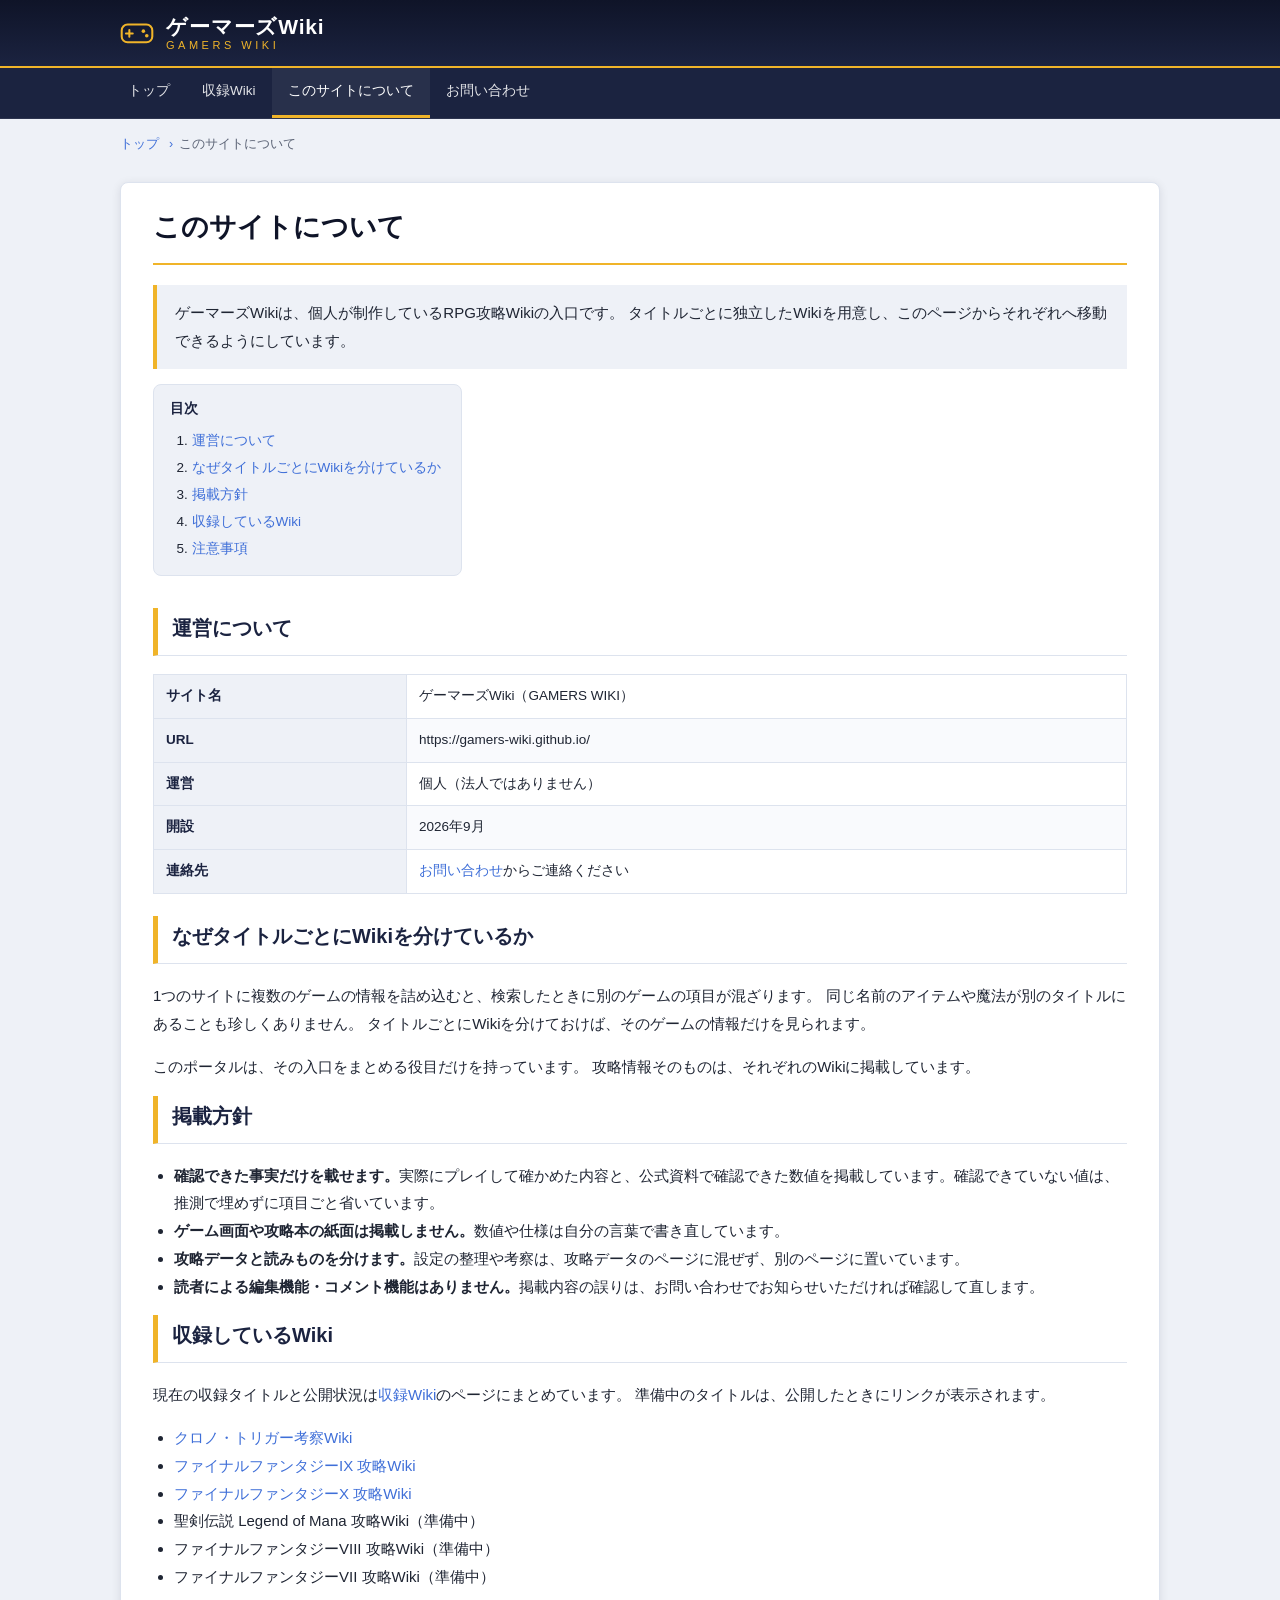
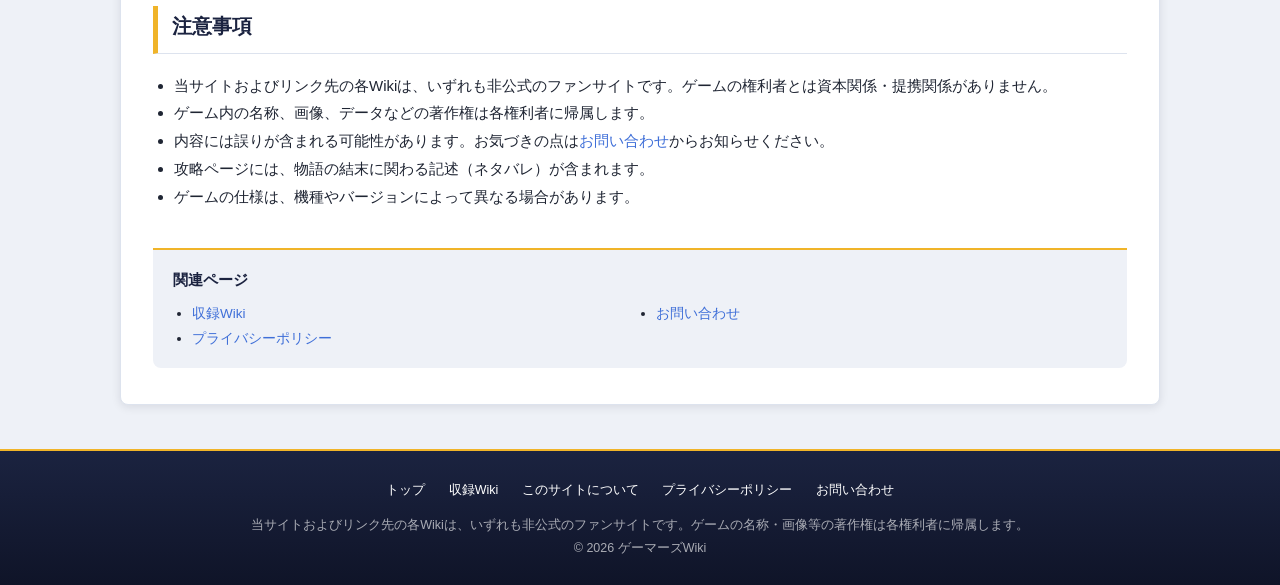
==== about/index.html @ 1141a067 "5回目更新" ====
<!DOCTYPE html>
<html lang="ja">
<head>
  <meta charset="UTF-8">
  <meta name="viewport" content="width=device-width, initial-scale=1.0">
  <title>このサイトについて - ゲーマーズWiki</title>
  <meta name="description" content="ゲーマーズWikiの概要、運営者、掲載方針、注意事項。個人が運営する非公式のRPG攻略Wikiポータルです。">
  <meta name="robots" content="index, follow, max-image-preview:large">
  <link rel="canonical" href="https://gamers-wiki.github.io/about/">

  <meta property="og:site_name" content="ゲーマーズWiki">
  <meta property="og:type" content="website">
  <meta property="og:title" content="このサイトについて - ゲーマーズWiki">
  <meta property="og:description" content="ゲーマーズWikiの概要、運営者、掲載方針、注意事項。個人が運営する非公式のRPG攻略Wikiポータルです。">
  <meta property="og:url" content="https://gamers-wiki.github.io/about/">
  <meta property="og:image" content="https://gamers-wiki.github.io/images/ogp.png">
  <meta property="og:locale" content="ja_JP">
  <meta name="twitter:card" content="summary_large_image">
  <meta name="twitter:title" content="このサイトについて - ゲーマーズWiki">
  <meta name="twitter:description" content="ゲーマーズWikiの概要、運営者、掲載方針、注意事項。個人が運営する非公式のRPG攻略Wikiポータルです。">
  <meta name="twitter:image" content="https://gamers-wiki.github.io/images/ogp.png">

  <link rel="icon" href="/favicon.ico" sizes="32x32">
  <link rel="icon" href="/favicon.svg" type="image/svg+xml">
  <link rel="apple-touch-icon" href="/apple-touch-icon.png">
  <meta name="theme-color" content="#0f1428">

  <link rel="stylesheet" href="/css/style.css?v=d7e0aa9f">
  <script type="application/ld+json">{"@context":"https://schema.org","@type":"BreadcrumbList","itemListElement":[{"@type":"ListItem","position":1,"name":"トップ","item":"https://gamers-wiki.github.io/"},{"@type":"ListItem","position":2,"name":"このサイトについて","item":"https://gamers-wiki.github.io/about/"}]}</script>
  <meta name="google-site-verification" content="RsWRYzgVHGq6mlmUFW9lzrfReVPKI2qHnL969xdEEys">
  <script src="https://ff10.wiki/manage-analytics/gamers-wiki/beacon.js" defer></script>
</head>
<body>

  <!-- ===== ヘッダー ===== -->
  <header class="site-header">
    <div class="header-inner">
      <a href="/" class="site-logo">
        <span class="logo-mark" aria-hidden="true">
          <svg viewBox="0 0 40 40" width="34" height="34" role="img" aria-hidden="true">
            <rect x="2" y="10" width="36" height="21" rx="7" fill="none" stroke="currentColor" stroke-width="2.4"/>
            <path d="M11 16.5v8M7 20.5h8" stroke="currentColor" stroke-width="2.4" stroke-linecap="round"/>
            <circle cx="27.5" cy="17.8" r="2.1" fill="currentColor"/>
            <circle cx="31.5" cy="23.2" r="2.1" fill="currentColor"/>
          </svg>
        </span>
        <span class="logo-text">
          <span class="logo-title notranslate" translate="no">ゲーマーズWiki</span>
          <span class="logo-sub notranslate" translate="no" lang="en">GAMERS WIKI</span>
        </span>
      </a>
      <button class="nav-toggle" aria-label="メニューを開く" aria-expanded="false">☰</button>
    </div>
  </header>

  <!-- ===== グローバルナビ ===== -->
  <nav class="global-nav" id="global-nav">
    <ul>
      <li><a href="/">トップ</a></li>
      <li><a href="/sites/">収録Wiki</a></li>
      <li><a href="/about/" class="current">このサイトについて</a></li>
      <li><a href="/contact/">お問い合わせ</a></li>
    </ul>
  </nav>

  <!-- ===== パンくず ===== -->
  <div class="breadcrumb">
    <ol>
      <li><a href="/">トップ</a></li>
      <li>このサイトについて</li>
    </ol>
  </div>

  <div class="layout">
    <main class="content">

      <div class="article-header">
        <h1>このサイトについて</h1>
      </div>

      <p class="article-lead">
        ゲーマーズWikiは、個人が制作しているRPG攻略Wikiの入口です。
        タイトルごとに独立したWikiを用意し、このページからそれぞれへ移動できるようにしています。
      </p>

      <div class="toc" data-auto-toc></div>

      <h2>運営について</h2>
      <div class="table-scroll">
        <table class="wiki-table">
          <tbody>
            <tr><th>サイト名</th><td class="notranslate" translate="no">ゲーマーズWiki（<span lang="en">GAMERS WIKI</span>）</td></tr>
            <tr><th>URL</th><td>https://gamers-wiki.github.io/</td></tr>
            <tr><th>運営</th><td>個人（法人ではありません）</td></tr>
            <tr><th>開設</th><td>2026年9月</td></tr>
            <tr><th>連絡先</th><td><a href="/contact/">お問い合わせ</a>からご連絡ください</td></tr>
          </tbody>
        </table>
      </div>

      <h2>なぜタイトルごとにWikiを分けているか</h2>
      <p>
        1つのサイトに複数のゲームの情報を詰め込むと、検索したときに別のゲームの項目が混ざります。
        同じ名前のアイテムや魔法が別のタイトルにあることも珍しくありません。
        タイトルごとにWikiを分けておけば、そのゲームの情報だけを見られます。
      </p>
      <p>
        このポータルは、その入口をまとめる役目だけを持っています。
        攻略情報そのものは、それぞれのWikiに掲載しています。
      </p>

      <h2>掲載方針</h2>
      <ul>
        <li><strong>確認できた事実だけを載せます。</strong>実際にプレイして確かめた内容と、公式資料で確認できた数値を掲載しています。確認できていない値は、推測で埋めずに項目ごと省いています。</li>
        <li><strong>ゲーム画面や攻略本の紙面は掲載しません。</strong>数値や仕様は自分の言葉で書き直しています。</li>
        <li><strong>攻略データと読みものを分けます。</strong>設定の整理や考察は、攻略データのページに混ぜず、別のページに置いています。</li>
        <li><strong>読者による編集機能・コメント機能はありません。</strong>掲載内容の誤りは、お問い合わせでお知らせいただければ確認して直します。</li>
      </ul>

      <h2>収録しているWiki</h2>
      <p>
        現在の収録タイトルと公開状況は<a href="/sites/">収録Wiki</a>のページにまとめています。
        準備中のタイトルは、公開したときにリンクが表示されます。
      </p>
      <ul>
        <li><a class="notranslate" translate="no" href="/sites/chrono-trigger/">クロノ・トリガー考察Wiki</a></li>
        <li><a class="notranslate" translate="no" href="/sites/ff9/">ファイナルファンタジーIX 攻略Wiki</a></li>
        <li><a class="notranslate" translate="no" href="/sites/ff10/">ファイナルファンタジーX 攻略Wiki</a></li>
        <li><span class="notranslate" translate="no">聖剣伝説 Legend of Mana 攻略Wiki</span>（準備中）</li>
        <li><span class="notranslate" translate="no">ファイナルファンタジーVIII 攻略Wiki</span>（準備中）</li>
        <li><span class="notranslate" translate="no">ファイナルファンタジーVII 攻略Wiki</span>（準備中）</li>
      </ul>

      <h2>注意事項</h2>
      <ul>
        <li>当サイトおよびリンク先の各Wikiは、いずれも非公式のファンサイトです。ゲームの権利者とは資本関係・提携関係がありません。</li>
        <li>ゲーム内の名称、画像、データなどの著作権は各権利者に帰属します。</li>
        <li>内容には誤りが含まれる可能性があります。お気づきの点は<a href="/contact/">お問い合わせ</a>からお知らせください。</li>
        <li>攻略ページには、物語の結末に関わる記述（ネタバレ）が含まれます。</li>
        <li>ゲームの仕様は、機種やバージョンによって異なる場合があります。</li>
      </ul>

      <div class="related">
        <h2>関連ページ</h2>
        <ul>
          <li><a href="/sites/">収録Wiki</a></li>
          <li><a href="/privacy/">プライバシーポリシー</a></li>
          <li><a href="/contact/">お問い合わせ</a></li>
        </ul>
      </div>

    </main>
  </div>


  <!-- ===== フッター ===== -->
  <footer class="site-footer">
    <div class="footer-inner">
      <p class="footer-links">
        <a href="/">トップ</a>
        <a href="/sites/">収録Wiki</a>
        <a href="/about/">このサイトについて</a>
        <a href="/privacy/">プライバシーポリシー</a>
        <a href="/contact/">お問い合わせ</a>
      </p>
      <p class="footer-copy">
        当サイトおよびリンク先の各Wikiは、いずれも非公式のファンサイトです。ゲームの名称・画像等の著作権は各権利者に帰属します。<br>
        &copy; 2026 <span class="notranslate" translate="no">ゲーマーズWiki</span>
      </p>
    </div>
  </footer>

  <a href="#" class="to-top" aria-label="ページ上部へ">▲</a>

  <script src="/js/main.js?v=dce656e4"></script>
</body>
</html>
---- css/style.css ----
/* =========================================================
   ゲーマーズWiki  共通スタイル
   テーマ：夜のセーブポイント（深い藍・ドット状の光・タイトルごとの色）
   各Wikiのカードだけが色を持ち、地の面は色を持たない。
   ========================================================= */

/* ---------- カラーパレット ---------- */
:root {
  --ink-deep:  #0f1428;   /* いちばん深い藍：ヘッダー・フッター */
  --ink:       #1b2340;   /* ナビ・見出し */
  --main:      #3f6fd8;   /* リンク・主要ボタン */
  --light:     #6d9bf0;   /* ホバー */
  --amber:     #f0b429;   /* 差し色：ロゴ・見出しの罫 */
  --amber-dim: #b98510;
  --foam:      #dde3ee;   /* 罫線 */
  --mist:      #eef1f7;   /* ページ背景 */
  --paper:     #ffffff;   /* コンテンツ背景 */
  --text:      #1f2533;
  --text-sub:  #5d6577;
  --white:     #ffffff;
  --ok:        #2e9e78;

  --radius: 8px;
  --shadow: 0 2px 10px rgba(15, 20, 40, 0.10);
  --font-body: "Hiragino Kaku Gothic ProN", "Hiragino Sans", "Yu Gothic UI", "Meiryo", "Noto Sans JP", sans-serif;
  --font-title: "Yu Gothic", "Hiragino Kaku Gothic ProN", "Noto Sans JP", sans-serif;
}

/* ---------- リセット ---------- */
*, *::before, *::after { box-sizing: border-box; }
html { scroll-behavior: smooth; }
body {
  margin: 0;
  font-family: var(--font-body);
  font-size: 15px;
  line-height: 1.85;
  color: var(--text);
  background: var(--mist);
}
a { color: var(--main); text-decoration: none; }
a:hover { color: var(--light); text-decoration: underline; }
img { max-width: 100%; height: auto; }
ul, ol { padding-left: 1.4em; }
table { border-collapse: collapse; }

/* =========================================================
   ヘッダー
   ========================================================= */
.site-header {
  background: linear-gradient(180deg, var(--ink-deep) 0%, var(--ink) 100%);
  color: var(--white);
  border-bottom: 2px solid var(--amber);
}
.header-inner {
  max-width: 1080px;
  margin: 0 auto;
  padding: 14px 20px;
  display: flex;
  align-items: center;
  gap: 20px;
}
.site-logo {
  display: flex;
  align-items: center;
  gap: 12px;
  color: var(--white);
  text-decoration: none;
}
.site-logo:hover { text-decoration: none; color: var(--amber); }
.logo-mark { display: flex; color: var(--amber); }
.logo-text { display: flex; flex-direction: column; line-height: 1.2; }
.logo-title {
  font-family: var(--font-title);
  font-size: 21px;
  font-weight: bold;
  letter-spacing: 0.04em;
}
.logo-sub {
  font-size: 11px;
  letter-spacing: 0.32em;
  color: var(--amber);
}
.nav-toggle {
  display: none;
  margin-left: auto;
  background: none;
  border: 1px solid rgba(255, 255, 255, 0.5);
  color: var(--white);
  font-size: 20px;
  padding: 4px 10px;
  border-radius: var(--radius);
  cursor: pointer;
}

/* =========================================================
   グローバルナビ
   ========================================================= */
.global-nav {
  background: var(--ink);
  border-bottom: 1px solid rgba(255, 255, 255, 0.08);
}
.global-nav ul {
  max-width: 1080px;
  margin: 0 auto;
  padding: 0 12px;
  list-style: none;
  display: flex;
  flex-wrap: wrap;
}
.global-nav a {
  display: block;
  padding: 11px 16px;
  color: rgba(255, 255, 255, 0.88);
  font-size: 13.5px;
  border-bottom: 3px solid transparent;
  transition: background 0.2s, border-color 0.2s;
}
.global-nav a:hover,
.global-nav a.current {
  background: rgba(255, 255, 255, 0.06);
  border-bottom-color: var(--amber);
  color: var(--white);
  text-decoration: none;
}

/* =========================================================
   ヒーロー（トップページ）
   ドットの光を敷いた夜。ゲーム画面は使わない
   ========================================================= */
.hero {
  position: relative;
  color: var(--white);
  text-align: center;
  padding: 66px 20px 74px;
  overflow: hidden;
  background:
    radial-gradient(ellipse 60% 45% at 50% 0%, rgba(109, 155, 240, 0.30), transparent 70%),
    linear-gradient(180deg, #1b2340 0%, #131a33 55%, #0f1428 100%);
}
.hero::before {
  content: "";
  position: absolute;
  inset: 0;
  background-image: radial-gradient(rgba(255, 255, 255, 0.16) 1px, transparent 1px);
  background-size: 22px 22px;
  opacity: 0.5;
  pointer-events: none;
}
.hero-inner { position: relative; z-index: 1; max-width: 760px; margin: 0 auto; }
.hero-catch {
  font-size: 13px;
  letter-spacing: 0.3em;
  color: var(--amber);
  margin: 0 0 10px;
}
.hero h1 {
  font-family: var(--font-title);
  font-size: 34px;
  margin: 0 0 16px;
  letter-spacing: 0.04em;
  text-shadow: 0 2px 18px rgba(0, 0, 0, 0.5);
}
.hero-lead {
  font-size: 15px;
  margin: 0 0 26px;
  opacity: 0.92;
}
.hero-stats {
  display: flex;
  justify-content: center;
  gap: 28px;
  flex-wrap: wrap;
  list-style: none;
  margin: 0;
  padding: 0;
}
.hero-stats li { font-size: 12.5px; color: rgba(255, 255, 255, 0.7); }
.hero-stats strong {
  display: block;
  font-family: var(--font-title);
  font-size: 30px;
  line-height: 1.2;
  color: var(--amber);
}

/* =========================================================
   ボタン
   ========================================================= */
.btn {
  display: inline-flex;
  align-items: center;
  justify-content: center;
  padding: 9px 22px;
  border-radius: 999px;
  font-weight: bold;
  font-size: 13.5px;
  transition: transform 0.15s, box-shadow 0.15s, background 0.15s;
}
.btn:hover { text-decoration: none; transform: translateY(-2px); }
.btn-primary {
  background: var(--accent, var(--main));
  color: var(--white);
  box-shadow: 0 4px 12px rgba(15, 20, 40, 0.18);
}
.btn-primary:hover { color: var(--white); }
.btn-ghost {
  border: 1px solid var(--foam);
  background: var(--white);
  color: var(--text);
}
.btn-ghost:hover { background: var(--mist); color: var(--text); }
.btn-disabled {
  border: 1px dashed var(--foam);
  background: var(--mist);
  color: var(--text-sub);
  font-weight: normal;
  cursor: default;
}
.btn-disabled:hover { transform: none; }

/* =========================================================
   レイアウト（1カラム）
   ========================================================= */
.layout {
  max-width: 1080px;
  margin: 26px auto 44px;
  padding: 0 20px;
}
.content {
  background: var(--paper);
  border: 1px solid var(--foam);
  border-radius: var(--radius);
  box-shadow: var(--shadow);
  padding: 26px 32px 36px;
}
.content-plain { background: none; border: none; box-shadow: none; padding: 0; }
.wiki-section { margin-bottom: 40px; }
.wiki-section:last-child { margin-bottom: 0; }

/* 見出し */
.section-title,
.content h2 {
  font-family: var(--font-title);
  font-size: 20px;
  margin: 8px 0 18px;
  padding: 2px 0 8px 14px;
  color: var(--ink);
  border-left: 5px solid var(--amber);
  border-bottom: 1px solid var(--foam);
}
.content h3 {
  font-size: 16.5px;
  margin: 28px 0 12px;
  padding: 4px 12px;
  color: var(--ink);
  background: var(--mist);
  border-left: 4px solid var(--main);
  border-radius: 0 3px 3px 0;
}
.content h4 {
  font-size: 15px;
  margin: 20px 0 8px;
  padding-bottom: 3px;
  color: var(--ink);
  border-bottom: 2px dotted var(--foam);
}
.content p { margin: 0 0 15px; }
.section-lead { color: var(--text-sub); margin: -6px 0 20px; font-size: 14px; }

/* パンくず */
.breadcrumb {
  max-width: 1080px;
  margin: 14px auto 0;
  padding: 0 20px;
  font-size: 12.5px;
  color: var(--text-sub);
}
.breadcrumb ol { list-style: none; margin: 0; padding: 0; display: flex; flex-wrap: wrap; gap: 4px; }
.breadcrumb li + li::before { content: "›"; margin: 0 6px; color: var(--main); }

/* 記事ヘッダー */
.article-header {
  border-bottom: 2px solid var(--amber);
  margin-bottom: 20px;
  padding-bottom: 12px;
}
.article-header h1 {
  font-family: var(--font-title);
  font-size: 27px;
  margin: 0 0 4px;
  color: var(--ink-deep);
  line-height: 1.4;
}
.article-meta { font-size: 12px; color: var(--text-sub); }
.article-meta span + span::before { content: "｜"; margin: 0 6px; }
.article-lead {
  font-size: 15px;
  padding: 14px 18px;
  margin: 0 0 22px;
  border-left: 4px solid var(--amber);
  background: var(--mist);
}
.name-en {
  font-size: 12px;
  letter-spacing: 0.16em;
  color: var(--amber-dim);
  margin-left: 10px;
  font-weight: normal;
}

/* 目次 */
.toc {
  display: inline-block;
  min-width: 260px;
  max-width: 100%;
  margin: 0 0 24px;
  padding: 12px 20px 12px 16px;
  background: var(--mist);
  border: 1px solid var(--foam);
  border-radius: var(--radius);
  font-size: 13.5px;
}
.toc:empty { display: none; }
.toc-title { font-weight: bold; color: var(--ink); margin-bottom: 6px; }
.toc ol { margin: 0; padding-left: 1.6em; }
.toc ol ol { margin-top: 2px; }
.toc li { padding: 1px 0; }

/* =========================================================
   収録Wikiのカード
   --accent はカードごとにインラインで入る（app/partials/wiki-card.php）
   ========================================================= */
.wiki-grid {
  display: grid;
  grid-template-columns: repeat(auto-fill, minmax(330px, 1fr));
  gap: 20px;
}
.wiki-card {
  display: flex;
  flex-direction: column;
  padding: 20px 22px 22px;
  border: 1px solid var(--foam);
  border-top: 4px solid var(--accent, var(--main));
  border-radius: var(--radius);
  background: var(--paper);
  box-shadow: var(--shadow);
  transition: transform 0.15s, box-shadow 0.15s;
}
.wiki-card:hover { transform: translateY(-3px); box-shadow: 0 10px 24px rgba(15, 20, 40, 0.14); }
.wiki-card.is-preparing { background: #fbfcfe; box-shadow: none; }
.wiki-card.is-preparing:hover { transform: none; box-shadow: none; }

.wiki-card__head {
  display: grid;
  grid-template-columns: 46px minmax(0, 1fr) auto;
  gap: 12px;
  align-items: start;
  margin-bottom: 12px;
}
.wiki-card__icon {
  width: 46px;
  height: 46px;
  border-radius: 12px;
  display: flex;
  align-items: center;
  justify-content: center;
  font-size: 24px;
  line-height: 1;
  /* color-mix が使えないブラウザ向けに、先に無彩色の下地を置く */
  background: var(--mist);
  border: 1px solid var(--foam);
  background: color-mix(in srgb, var(--accent) 16%, var(--white));
  border-color: color-mix(in srgb, var(--accent) 40%, var(--white));
}
.wiki-card__title h3 {
  margin: 0;
  padding: 0;
  background: none;
  border: none;
  font-size: 16px;
  line-height: 1.45;
  color: var(--ink);
}
.wiki-card__en {
  margin: 2px 0 0;
  font-size: 11px;
  letter-spacing: 0.14em;
  color: var(--text-sub);
}
.wiki-card__lead {
  margin: 0 0 14px;
  font-size: 13.5px;
  color: var(--text);
}
.wiki-card__actions {
  margin-top: auto;
  padding-top: 4px;
  display: flex;
  gap: 10px;
  flex-wrap: wrap;
}

.badge {
  align-self: start;
  padding: 2px 10px;
  border-radius: 999px;
  font-size: 11px;
  font-weight: bold;
  letter-spacing: 0.06em;
  white-space: nowrap;
}
.badge-open { background: #eaf6f1; color: var(--ok); border: 1px solid #b9e0d0; }
.badge-preparing { background: var(--mist); color: var(--text-sub); border: 1px solid var(--foam); }

.topic-list {
  list-style: none;
  margin: 0 0 16px;
  padding: 0;
  display: flex;
  flex-wrap: wrap;
  gap: 6px;
}
.topic-list li {
  padding: 2px 9px;
  border-radius: 4px;
  background: var(--mist);
  border: 1px solid var(--foam);
  font-size: 11.5px;
  color: var(--text-sub);
  line-height: 1.7;
}
.topic-more { background: none; border-style: dashed; }

/* =========================================================
   テーブル・注意書き・関連ページ
   ========================================================= */
.wiki-table {
  width: 100%;
  margin: 0 0 22px;
  font-size: 13.5px;
  border: 1px solid var(--foam);
}
.wiki-table th, .wiki-table td {
  padding: 9px 12px;
  border: 1px solid var(--foam);
  text-align: left;
  vertical-align: top;
}
.wiki-table thead th {
  background: var(--ink);
  color: var(--white);
  font-weight: bold;
  white-space: nowrap;
}
.wiki-table tbody th {
  background: var(--mist);
  color: var(--ink);
  white-space: nowrap;
  width: 26%;
}
.wiki-table tbody tr:nth-child(even) { background: #f9fafd; }
.table-scroll { overflow-x: auto; margin-bottom: 22px; }
.table-scroll .wiki-table { margin-bottom: 0; min-width: 520px; }

.note, .warning, .tip {
  margin: 0 0 18px;
  padding: 12px 16px 12px 44px;
  border-radius: var(--radius);
  border: 1px solid;
  position: relative;
  font-size: 13.5px;
}
.note::before, .warning::before, .tip::before {
  position: absolute;
  left: 14px;
  top: 10px;
  font-size: 18px;
}
.note    { background: var(--mist); border-color: var(--foam); }
.note::before { content: "💡"; }
.tip     { background: #f2f9ee; border-color: #c3e2b6; }
.tip::before { content: "✅"; }
.warning { background: #fff5ec; border-color: #f2cfae; }
.warning::before { content: "⚠️"; }

.related {
  margin-top: 38px;
  padding: 16px 20px;
  border-top: 2px solid var(--amber);
  background: var(--mist);
  border-radius: 0 0 var(--radius) var(--radius);
}
.related h2 {
  background: none;
  border: none;
  color: var(--ink);
  padding: 0;
  margin: 0 0 8px;
  font-size: 15px;
}
.related ul { margin: 0; columns: 2; font-size: 13.5px; }

/* お問い合わせフォーム（Google フォームの埋め込み） */
.form-embed { border: 1px solid var(--foam); border-radius: var(--radius); overflow: hidden; background: var(--white); }
.form-embed iframe { display: block; width: 100%; min-height: 1620px; border: 0; }

/* 404 */
.notfound { text-align: center; padding: 40px 0 20px; }
.notfound-code {
  font-family: var(--font-title);
  font-size: 76px;
  line-height: 1;
  color: var(--amber);
  margin: 0 0 8px;
}

/* =========================================================
   フッター
   ========================================================= */
.site-footer {
  margin-top: 44px;
  background: linear-gradient(180deg, var(--ink), var(--ink-deep));
  color: rgba(255, 255, 255, 0.85);
  text-align: center;
  font-size: 12.5px;
  border-top: 2px solid var(--amber);
}
.footer-inner { max-width: 1080px; margin: 0 auto; padding: 28px 20px 26px; }
.footer-links { margin: 0 0 12px; }
.footer-links a { color: var(--white); margin: 0 10px; display: inline-block; }
.footer-links a:hover { color: var(--amber); }
.footer-copy { margin: 0; opacity: 0.75; line-height: 1.8; }

/* トップへ戻る */
.to-top {
  position: fixed;
  right: 20px;
  bottom: 20px;
  width: 42px;
  height: 42px;
  border-radius: 50%;
  background: var(--main);
  color: var(--white);
  display: flex;
  align-items: center;
  justify-content: center;
  box-shadow: var(--shadow);
  opacity: 0;
  visibility: hidden;
  transition: opacity 0.2s, visibility 0.2s;
  z-index: 50;
}
.to-top.show { opacity: 1; visibility: visible; }
.to-top:hover { background: var(--light); text-decoration: none; color: var(--white); }

/* 動きを抑える設定のユーザーにはアニメーションを止める */
@media (prefers-reduced-motion: reduce) {
  html { scroll-behavior: auto; }
  .wiki-card:hover, .btn:hover { transform: none; }
}

/* =========================================================
   レスポンシブ
   ========================================================= */
@media (max-width: 768px) {
  .nav-toggle { display: block; }
  .global-nav { display: none; }
  .global-nav.open { display: block; }
  .global-nav ul { flex-direction: column; padding: 0; }
  .global-nav a { border-bottom: 1px solid rgba(255, 255, 255, 0.08); border-left: 3px solid transparent; }
  .global-nav a:hover, .global-nav a.current { border-left-color: var(--amber); border-bottom-color: rgba(255, 255, 255, 0.08); }
  .hero { padding: 42px 16px 50px; }
  .hero h1 { font-size: 25px; }
  .hero-stats { gap: 20px; }
  .hero-stats strong { font-size: 24px; }
  .layout { margin-top: 16px; padding: 0 12px; }
  .content { padding: 18px 16px 26px; }
  .wiki-grid { grid-template-columns: 1fr; gap: 16px; }
  .related ul { columns: 1; }
  .form-embed iframe { min-height: 1780px; }
  .notfound-code { font-size: 56px; }
}
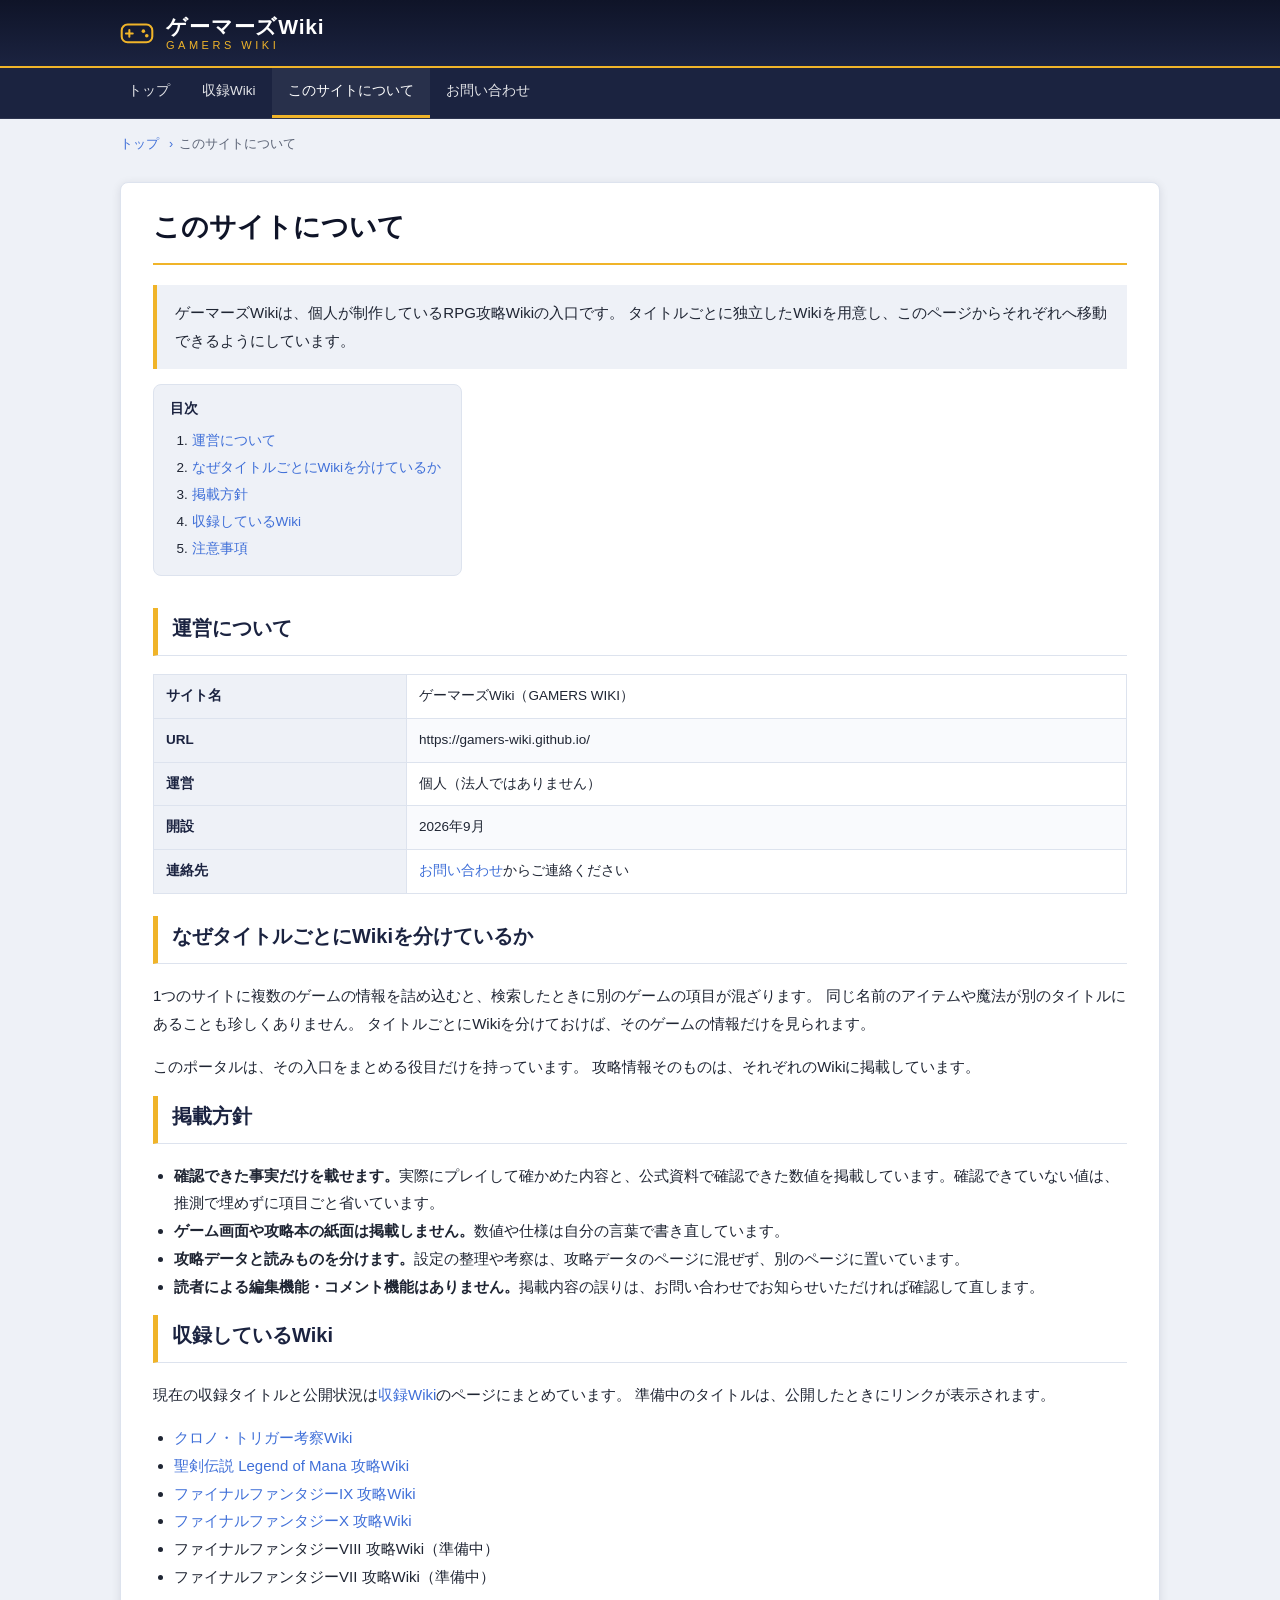
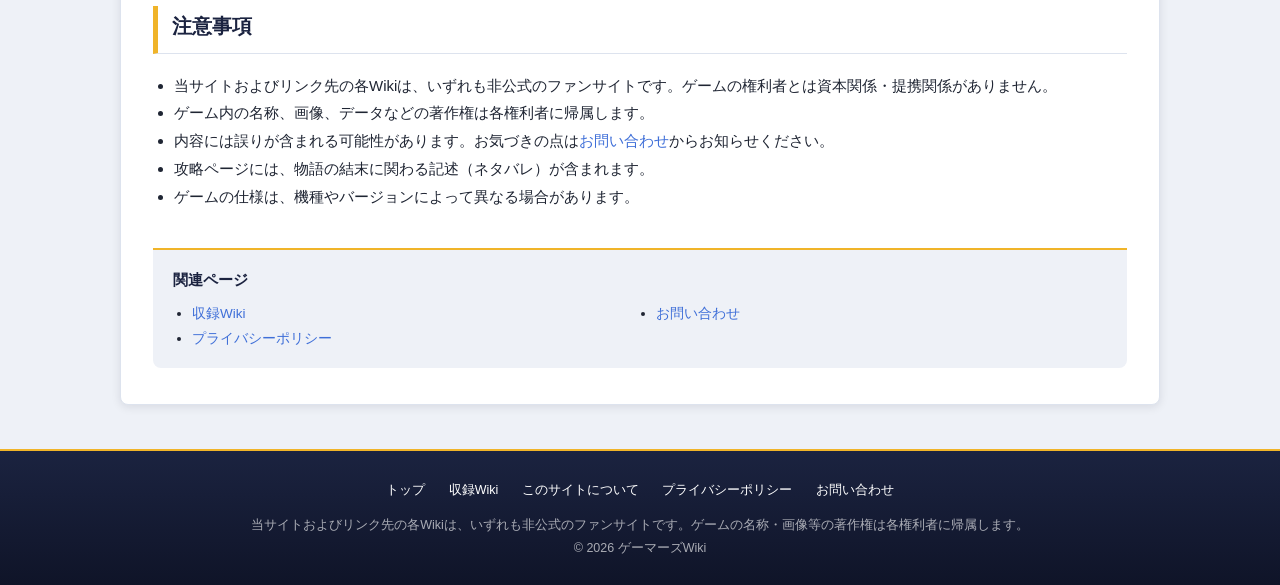
==== commit 96a2223d: "9回目更新" ====
--- a/about/index.html
+++ b/about/index.html
@@ -27,6 +27,20 @@
 
   <link rel="stylesheet" href="/css/style.css?v=d7e0aa9f">
   <script type="application/ld+json">{"@context":"https://schema.org","@type":"BreadcrumbList","itemListElement":[{"@type":"ListItem","position":1,"name":"トップ","item":"https://gamers-wiki.github.io/"},{"@type":"ListItem","position":2,"name":"このサイトについて","item":"https://gamers-wiki.github.io/about/"}]}</script>
+  <script async src="https://www.googletagmanager.com/gtag/js?id=G-764MP9ZHP7"></script>
+  <script>
+    window.dataLayer = window.dataLayer || [];
+    function gtag(){dataLayer.push(arguments);}
+    gtag('js', new Date());
+    gtag('config', 'G-764MP9ZHP7');
+  </script>
+  <script type="text/javascript">
+    (function(c,l,a,r,i,t,y){
+        c[a]=c[a]||function(){(c[a].q=c[a].q||[]).push(arguments)};
+        t=l.createElement(r);t.async=1;t.src="https://www.clarity.ms/tag/"+i;
+        y=l.getElementsByTagName(r)[0];y.parentNode.insertBefore(t,y);
+    })(window, document, "clarity", "script", "yf7od7rbhh");
+  </script>
   <meta name="google-site-verification" content="RsWRYzgVHGq6mlmUFW9lzrfReVPKI2qHnL969xdEEys">
   <script src="https://ff10.wiki/manage-analytics/gamers-wiki/beacon.js" defer></script>
 </head>
@@ -124,9 +138,9 @@
       </p>
       <ul>
         <li><a class="notranslate" translate="no" href="/sites/chrono-trigger/">クロノ・トリガー考察Wiki</a></li>
+        <li><a class="notranslate" translate="no" href="/sites/lom/">聖剣伝説 Legend of Mana 攻略Wiki</a></li>
         <li><a class="notranslate" translate="no" href="/sites/ff9/">ファイナルファンタジーIX 攻略Wiki</a></li>
         <li><a class="notranslate" translate="no" href="/sites/ff10/">ファイナルファンタジーX 攻略Wiki</a></li>
-        <li><span class="notranslate" translate="no">聖剣伝説 Legend of Mana 攻略Wiki</span>（準備中）</li>
         <li><span class="notranslate" translate="no">ファイナルファンタジーVIII 攻略Wiki</span>（準備中）</li>
         <li><span class="notranslate" translate="no">ファイナルファンタジーVII 攻略Wiki</span>（準備中）</li>
       </ul>
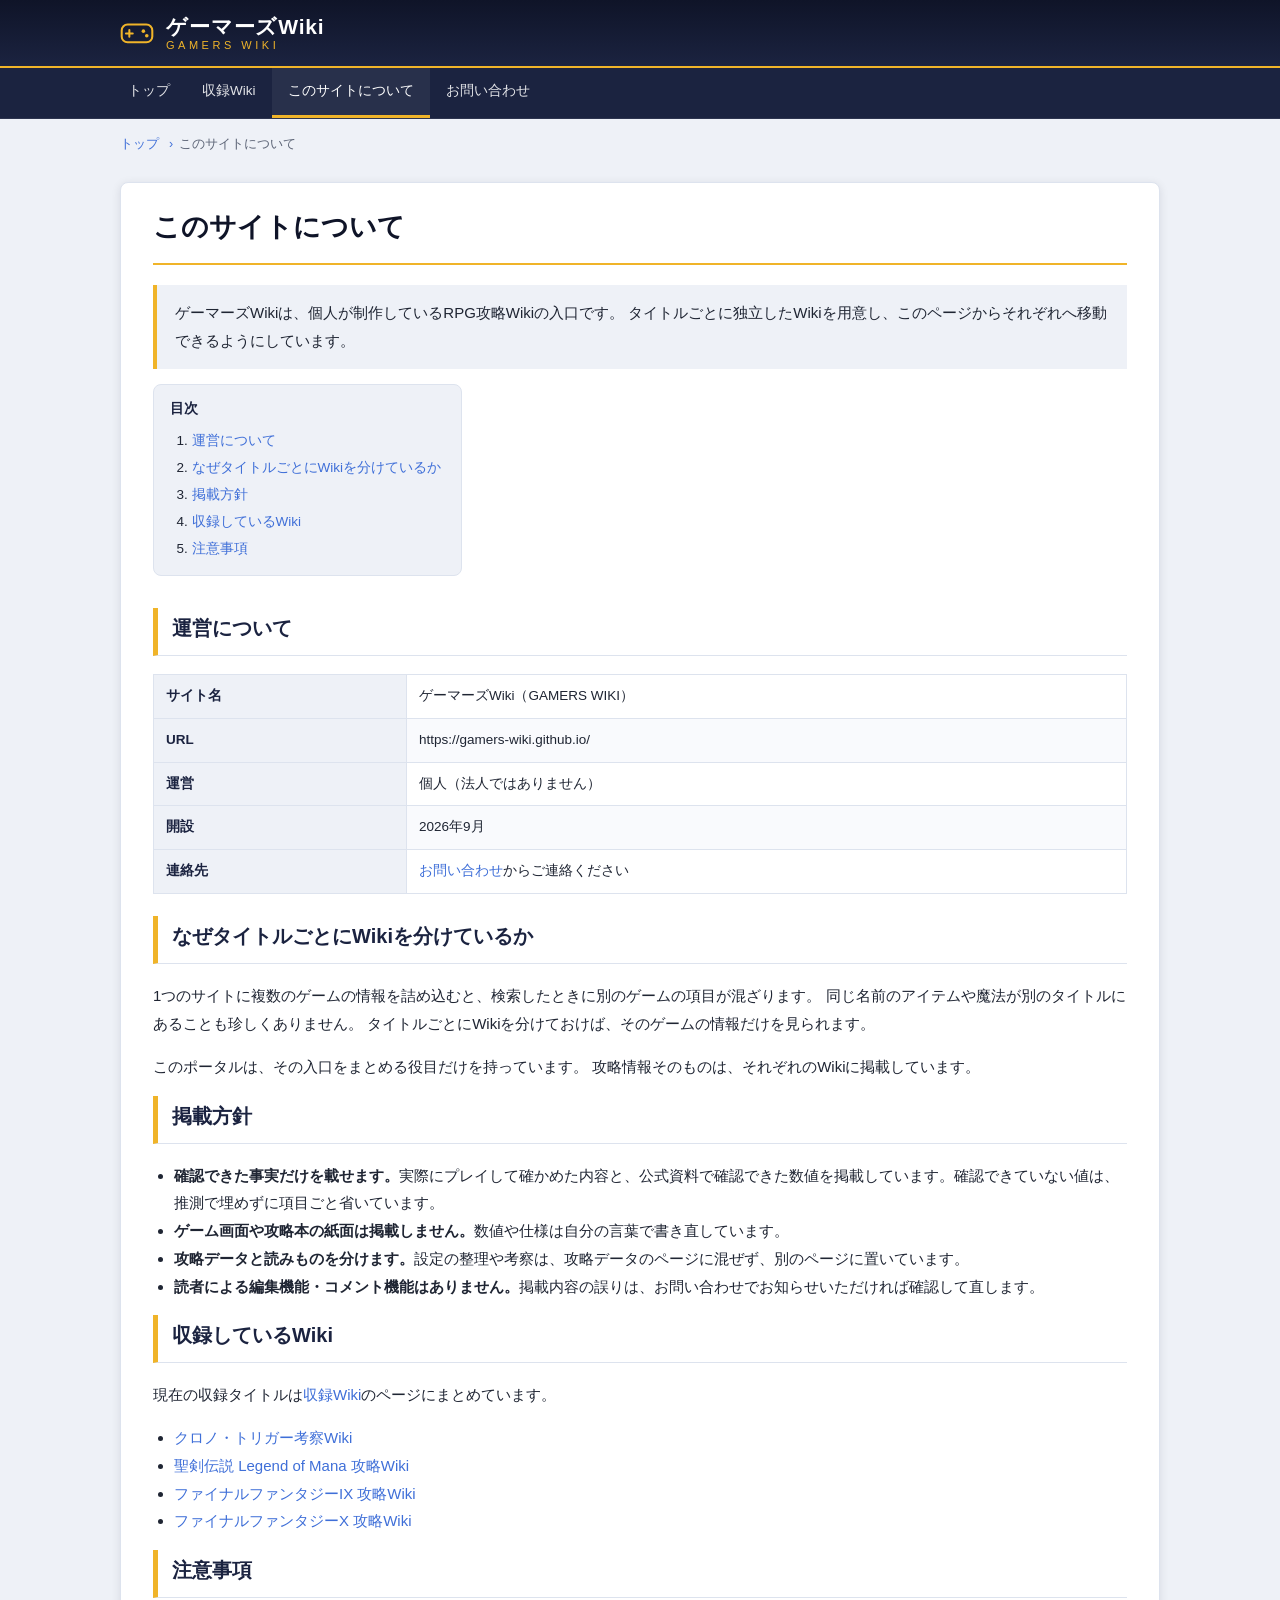
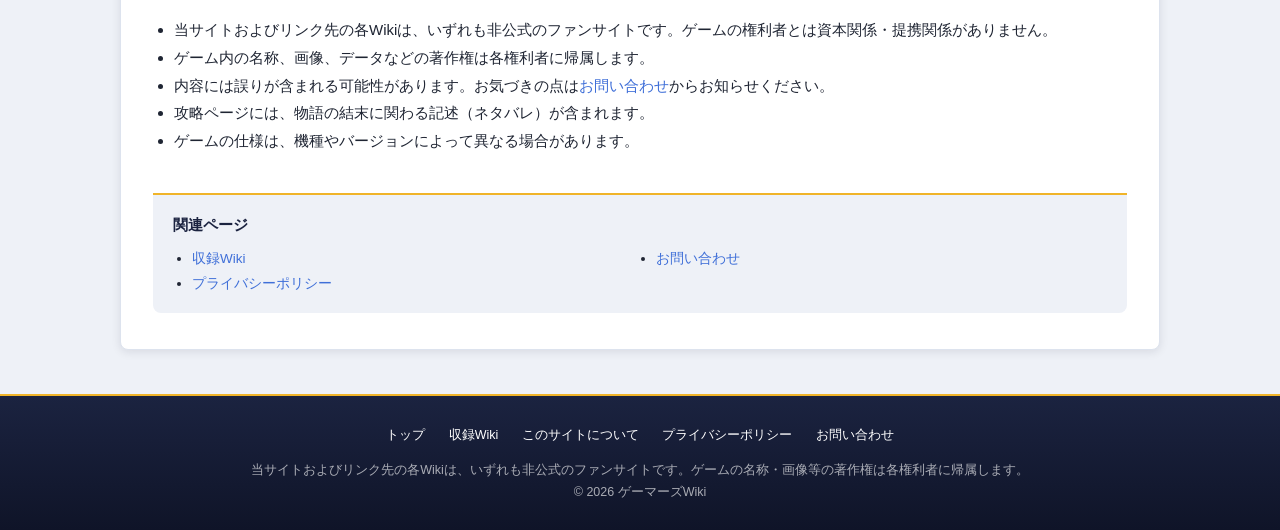
==== commit 30838871: "14回目更新" ====
--- a/about/index.html
+++ b/about/index.html
@@ -25,8 +25,20 @@
   <link rel="apple-touch-icon" href="/apple-touch-icon.png">
   <meta name="theme-color" content="#0f1428">
 
-  <link rel="stylesheet" href="/css/style.css?v=d7e0aa9f">
+  <link rel="stylesheet" href="/css/style.css?v=6c87c934">
   <script type="application/ld+json">{"@context":"https://schema.org","@type":"BreadcrumbList","itemListElement":[{"@type":"ListItem","position":1,"name":"トップ","item":"https://gamers-wiki.github.io/"},{"@type":"ListItem","position":2,"name":"このサイトについて","item":"https://gamers-wiki.github.io/about/"}]}</script>
+  <script>
+    (function () {
+      var off = false;
+      try {
+        var m = /[?&]nm_optout=([01])/.exec(location.search);
+        if (m) { if (m[1] === '1') { localStorage.setItem('nm_optout', '1'); } else { localStorage.removeItem('nm_optout'); } }
+        off = localStorage.getItem('nm_optout') === '1';
+      } catch (e) {}
+      window.__nmOptout = off;
+      if (off) { window['ga-disable-G-764MP9ZHP7'] = true; }
+    })();
+  </script>
   <script async src="https://www.googletagmanager.com/gtag/js?id=G-764MP9ZHP7"></script>
   <script>
     window.dataLayer = window.dataLayer || [];
@@ -35,11 +47,13 @@
     gtag('config', 'G-764MP9ZHP7');
   </script>
   <script type="text/javascript">
+    if (!window.__nmOptout) {
     (function(c,l,a,r,i,t,y){
         c[a]=c[a]||function(){(c[a].q=c[a].q||[]).push(arguments)};
         t=l.createElement(r);t.async=1;t.src="https://www.clarity.ms/tag/"+i;
         y=l.getElementsByTagName(r)[0];y.parentNode.insertBefore(t,y);
     })(window, document, "clarity", "script", "yf7od7rbhh");
+    }
   </script>
   <meta name="google-site-verification" content="RsWRYzgVHGq6mlmUFW9lzrfReVPKI2qHnL969xdEEys">
   <script src="https://ff10.wiki/manage-analytics/gamers-wiki/beacon.js" defer></script>
@@ -133,16 +147,13 @@
 
       <h2>収録しているWiki</h2>
       <p>
-        現在の収録タイトルと公開状況は<a href="/sites/">収録Wiki</a>のページにまとめています。
-        準備中のタイトルは、公開したときにリンクが表示されます。
+        現在の収録タイトルは<a href="/sites/">収録Wiki</a>のページにまとめています。
       </p>
       <ul>
         <li><a class="notranslate" translate="no" href="/sites/chrono-trigger/">クロノ・トリガー考察Wiki</a></li>
         <li><a class="notranslate" translate="no" href="/sites/lom/">聖剣伝説 Legend of Mana 攻略Wiki</a></li>
         <li><a class="notranslate" translate="no" href="/sites/ff9/">ファイナルファンタジーIX 攻略Wiki</a></li>
         <li><a class="notranslate" translate="no" href="/sites/ff10/">ファイナルファンタジーX 攻略Wiki</a></li>
-        <li><span class="notranslate" translate="no">ファイナルファンタジーVIII 攻略Wiki</span>（準備中）</li>
-        <li><span class="notranslate" translate="no">ファイナルファンタジーVII 攻略Wiki</span>（準備中）</li>
       </ul>
 
       <h2>注意事項</h2>
--- a/css/style.css
+++ b/css/style.css
@@ -209,14 +209,6 @@
   color: var(--text);
 }
 .btn-ghost:hover { background: var(--mist); color: var(--text); }
-.btn-disabled {
-  border: 1px dashed var(--foam);
-  background: var(--mist);
-  color: var(--text-sub);
-  font-weight: normal;
-  cursor: default;
-}
-.btn-disabled:hover { transform: none; }
 
 /* =========================================================
    レイアウト（1カラム）
@@ -347,8 +339,6 @@
   transition: transform 0.15s, box-shadow 0.15s;
 }
 .wiki-card:hover { transform: translateY(-3px); box-shadow: 0 10px 24px rgba(15, 20, 40, 0.14); }
-.wiki-card.is-preparing { background: #fbfcfe; box-shadow: none; }
-.wiki-card.is-preparing:hover { transform: none; box-shadow: none; }
 
 .wiki-card__head {
   display: grid;
@@ -410,7 +400,6 @@
   white-space: nowrap;
 }
 .badge-open { background: #eaf6f1; color: var(--ok); border: 1px solid #b9e0d0; }
-.badge-preparing { background: var(--mist); color: var(--text-sub); border: 1px solid var(--foam); }
 
 .topic-list {
   list-style: none;
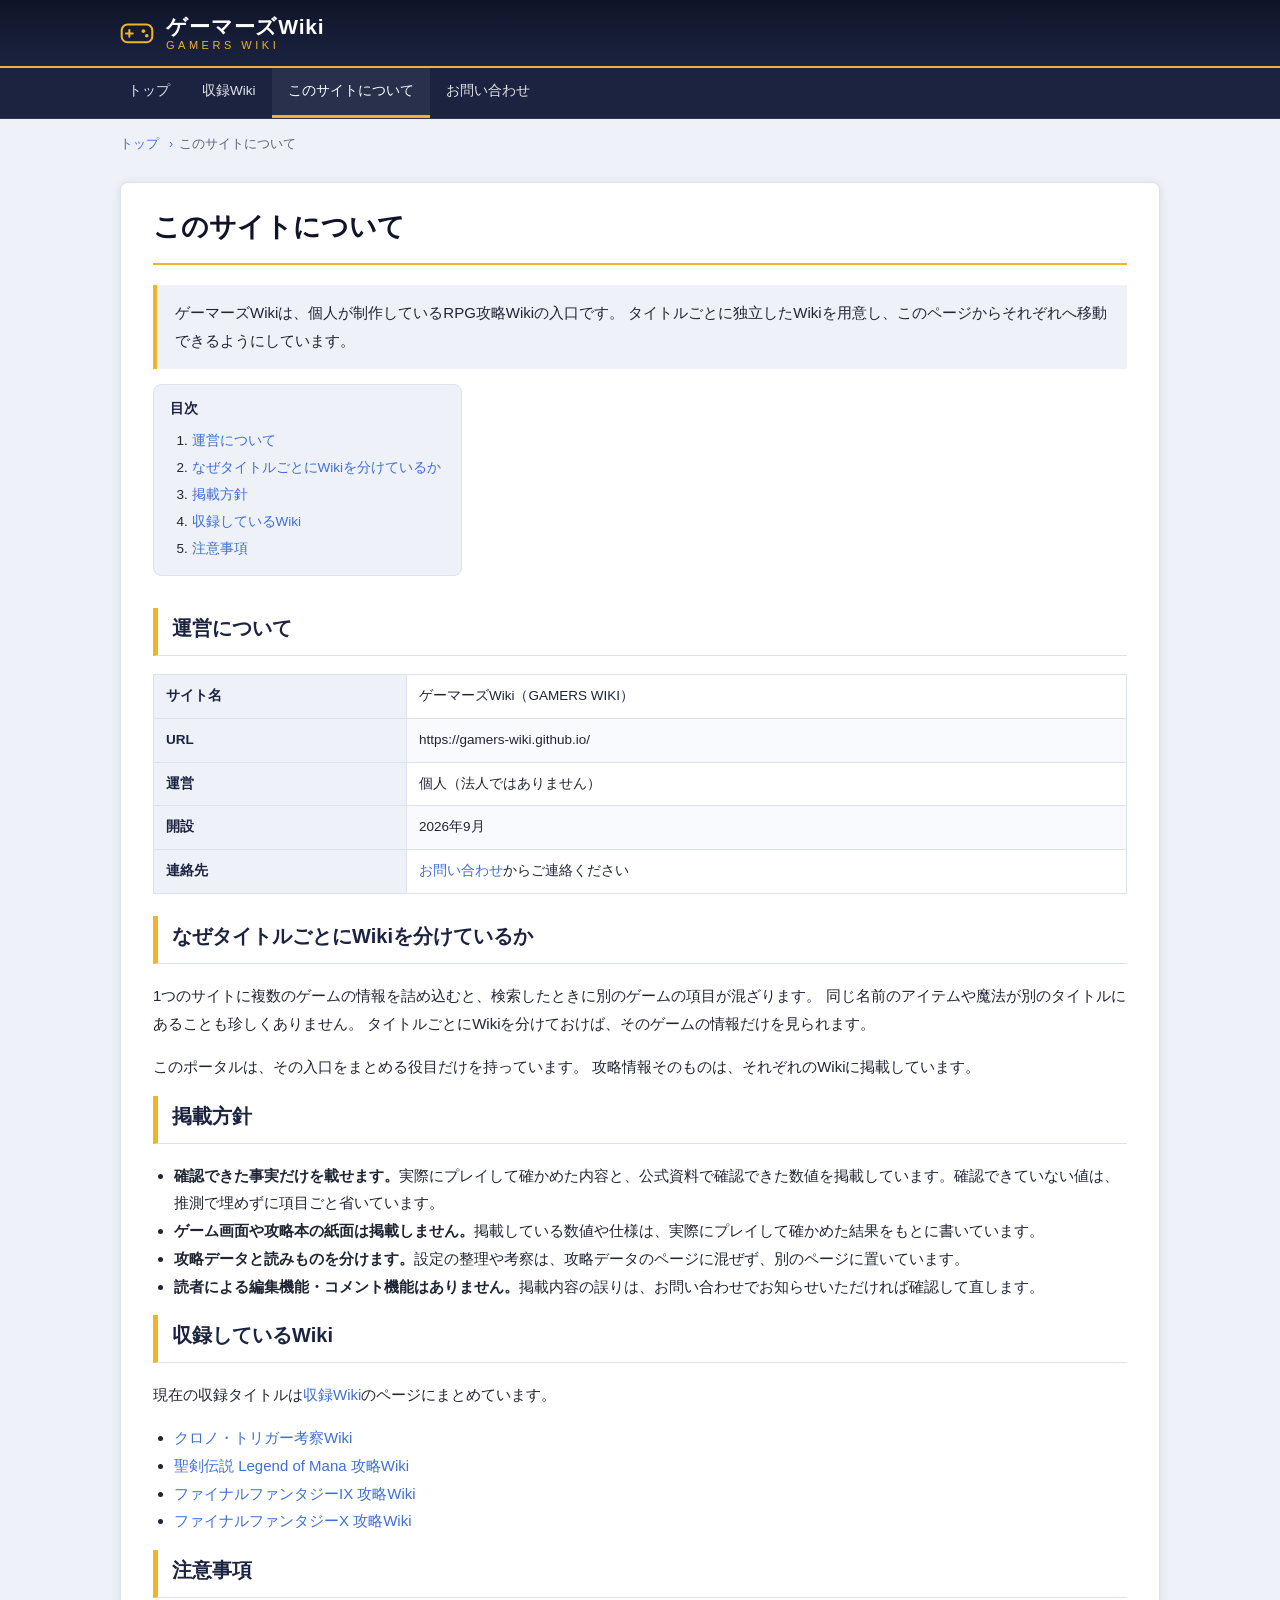
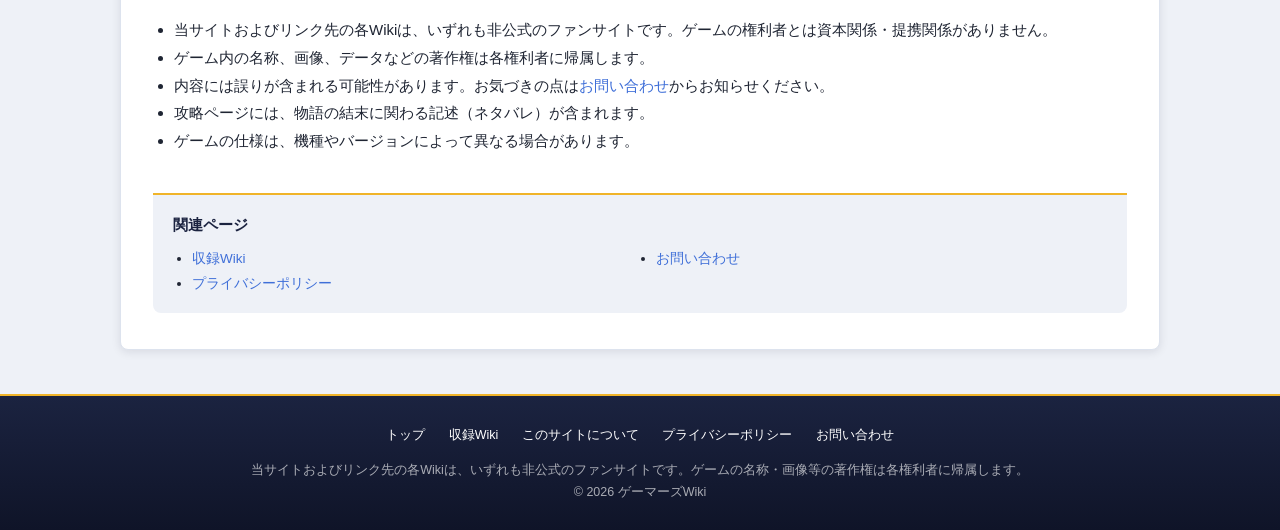
==== commit eabb09bd: "15回目更新" ====
--- a/about/index.html
+++ b/about/index.html
@@ -140,7 +140,7 @@
       <h2>掲載方針</h2>
       <ul>
         <li><strong>確認できた事実だけを載せます。</strong>実際にプレイして確かめた内容と、公式資料で確認できた数値を掲載しています。確認できていない値は、推測で埋めずに項目ごと省いています。</li>
-        <li><strong>ゲーム画面や攻略本の紙面は掲載しません。</strong>数値や仕様は自分の言葉で書き直しています。</li>
+        <li><strong>ゲーム画面や攻略本の紙面は掲載しません。</strong>掲載している数値や仕様は、実際にプレイして確かめた結果をもとに書いています。</li>
         <li><strong>攻略データと読みものを分けます。</strong>設定の整理や考察は、攻略データのページに混ぜず、別のページに置いています。</li>
         <li><strong>読者による編集機能・コメント機能はありません。</strong>掲載内容の誤りは、お問い合わせでお知らせいただければ確認して直します。</li>
       </ul>
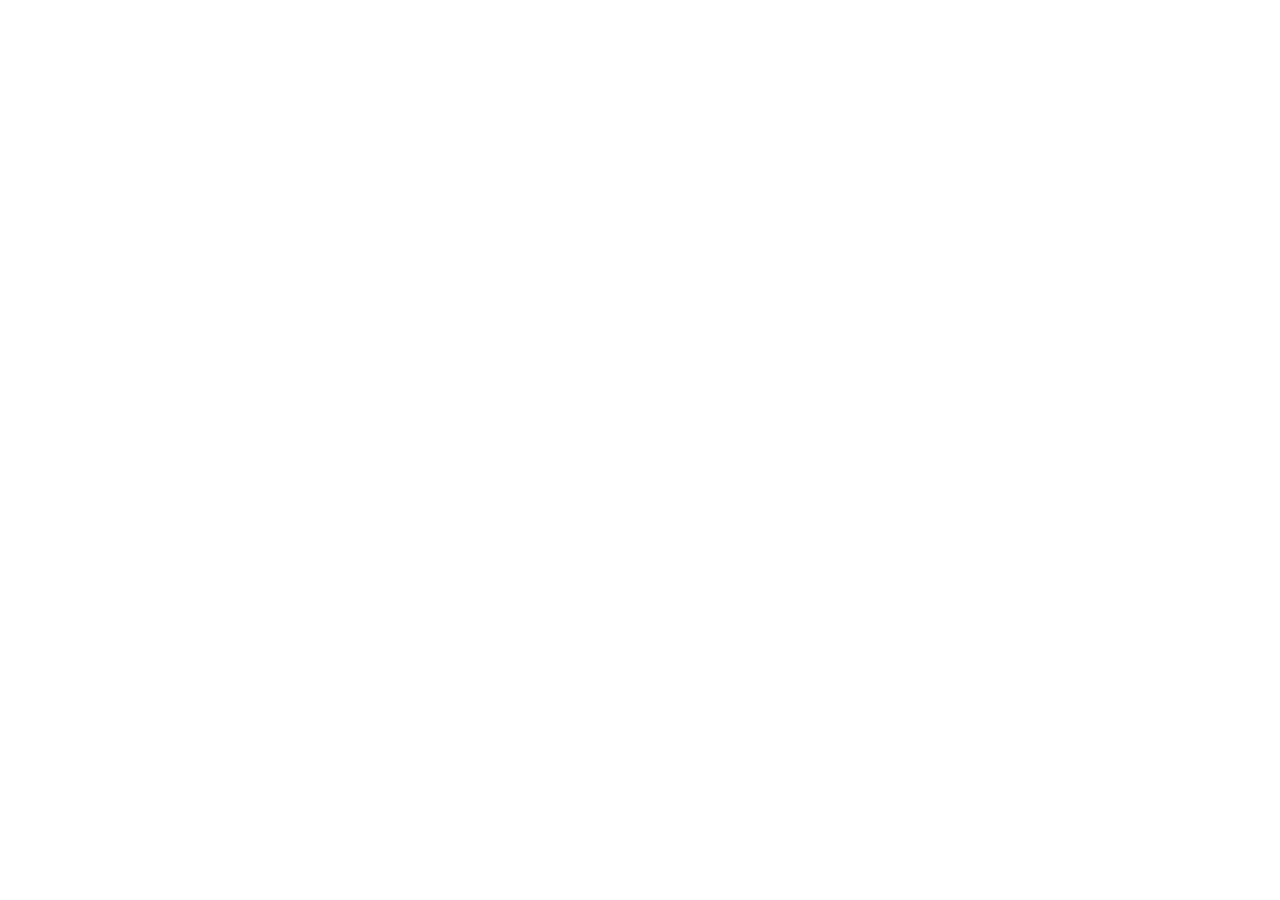
==== commit cbf0259c: "16回目更新" ====
--- a/about/index.html
+++ b/about/index.html
@@ -1,202 +1,14 @@
 <!DOCTYPE html>
 <html lang="ja">
 <head>
-  <meta charset="UTF-8">
-  <meta name="viewport" content="width=device-width, initial-scale=1.0">
-  <title>このサイトについて - ゲーマーズWiki</title>
-  <meta name="description" content="ゲーマーズWikiの概要、運営者、掲載方針、注意事項。個人が運営する非公式のRPG攻略Wikiポータルです。">
-  <meta name="robots" content="index, follow, max-image-preview:large">
-  <link rel="canonical" href="https://gamers-wiki.github.io/about/">
-
-  <meta property="og:site_name" content="ゲーマーズWiki">
-  <meta property="og:type" content="website">
-  <meta property="og:title" content="このサイトについて - ゲーマーズWiki">
-  <meta property="og:description" content="ゲーマーズWikiの概要、運営者、掲載方針、注意事項。個人が運営する非公式のRPG攻略Wikiポータルです。">
-  <meta property="og:url" content="https://gamers-wiki.github.io/about/">
-  <meta property="og:image" content="https://gamers-wiki.github.io/images/ogp.png">
-  <meta property="og:locale" content="ja_JP">
-  <meta name="twitter:card" content="summary_large_image">
-  <meta name="twitter:title" content="このサイトについて - ゲーマーズWiki">
-  <meta name="twitter:description" content="ゲーマーズWikiの概要、運営者、掲載方針、注意事項。個人が運営する非公式のRPG攻略Wikiポータルです。">
-  <meta name="twitter:image" content="https://gamers-wiki.github.io/images/ogp.png">
-
-  <link rel="icon" href="/favicon.ico" sizes="32x32">
-  <link rel="icon" href="/favicon.svg" type="image/svg+xml">
-  <link rel="apple-touch-icon" href="/apple-touch-icon.png">
-  <meta name="theme-color" content="#0f1428">
-
-  <link rel="stylesheet" href="/css/style.css?v=6c87c934">
-  <script type="application/ld+json">{"@context":"https://schema.org","@type":"BreadcrumbList","itemListElement":[{"@type":"ListItem","position":1,"name":"トップ","item":"https://gamers-wiki.github.io/"},{"@type":"ListItem","position":2,"name":"このサイトについて","item":"https://gamers-wiki.github.io/about/"}]}</script>
-  <script>
-    (function () {
-      var off = false;
-      try {
-        var m = /[?&]nm_optout=([01])/.exec(location.search);
-        if (m) { if (m[1] === '1') { localStorage.setItem('nm_optout', '1'); } else { localStorage.removeItem('nm_optout'); } }
-        off = localStorage.getItem('nm_optout') === '1';
-      } catch (e) {}
-      window.__nmOptout = off;
-      if (off) { window['ga-disable-G-764MP9ZHP7'] = true; }
-    })();
-  </script>
-  <script async src="https://www.googletagmanager.com/gtag/js?id=G-764MP9ZHP7"></script>
-  <script>
-    window.dataLayer = window.dataLayer || [];
-    function gtag(){dataLayer.push(arguments);}
-    gtag('js', new Date());
-    gtag('config', 'G-764MP9ZHP7');
-  </script>
-  <script type="text/javascript">
-    if (!window.__nmOptout) {
-    (function(c,l,a,r,i,t,y){
-        c[a]=c[a]||function(){(c[a].q=c[a].q||[]).push(arguments)};
-        t=l.createElement(r);t.async=1;t.src="https://www.clarity.ms/tag/"+i;
-        y=l.getElementsByTagName(r)[0];y.parentNode.insertBefore(t,y);
-    })(window, document, "clarity", "script", "yf7od7rbhh");
-    }
-  </script>
-  <meta name="google-site-verification" content="RsWRYzgVHGq6mlmUFW9lzrfReVPKI2qHnL969xdEEys">
-  <script src="https://ff10.wiki/manage-analytics/gamers-wiki/beacon.js" defer></script>
+<meta charset="UTF-8">
+<meta name="viewport" content="width=device-width, initial-scale=1">
+<meta http-equiv="refresh" content="0; url=https://gamers-wiki.jp/about/">
+<link rel="canonical" href="https://gamers-wiki.jp/about/">
+<meta name="robots" content="noindex">
+<title>移転しました</title>
 </head>
 <body>
-
-  <!-- ===== ヘッダー ===== -->
-  <header class="site-header">
-    <div class="header-inner">
-      <a href="/" class="site-logo">
-        <span class="logo-mark" aria-hidden="true">
-          <svg viewBox="0 0 40 40" width="34" height="34" role="img" aria-hidden="true">
-            <rect x="2" y="10" width="36" height="21" rx="7" fill="none" stroke="currentColor" stroke-width="2.4"/>
-            <path d="M11 16.5v8M7 20.5h8" stroke="currentColor" stroke-width="2.4" stroke-linecap="round"/>
-            <circle cx="27.5" cy="17.8" r="2.1" fill="currentColor"/>
-            <circle cx="31.5" cy="23.2" r="2.1" fill="currentColor"/>
-          </svg>
-        </span>
-        <span class="logo-text">
-          <span class="logo-title notranslate" translate="no">ゲーマーズWiki</span>
-          <span class="logo-sub notranslate" translate="no" lang="en">GAMERS WIKI</span>
-        </span>
-      </a>
-      <button class="nav-toggle" aria-label="メニューを開く" aria-expanded="false">☰</button>
-    </div>
-  </header>
-
-  <!-- ===== グローバルナビ ===== -->
-  <nav class="global-nav" id="global-nav">
-    <ul>
-      <li><a href="/">トップ</a></li>
-      <li><a href="/sites/">収録Wiki</a></li>
-      <li><a href="/about/" class="current">このサイトについて</a></li>
-      <li><a href="/contact/">お問い合わせ</a></li>
-    </ul>
-  </nav>
-
-  <!-- ===== パンくず ===== -->
-  <div class="breadcrumb">
-    <ol>
-      <li><a href="/">トップ</a></li>
-      <li>このサイトについて</li>
-    </ol>
-  </div>
-
-  <div class="layout">
-    <main class="content">
-
-      <div class="article-header">
-        <h1>このサイトについて</h1>
-      </div>
-
-      <p class="article-lead">
-        ゲーマーズWikiは、個人が制作しているRPG攻略Wikiの入口です。
-        タイトルごとに独立したWikiを用意し、このページからそれぞれへ移動できるようにしています。
-      </p>
-
-      <div class="toc" data-auto-toc></div>
-
-      <h2>運営について</h2>
-      <div class="table-scroll">
-        <table class="wiki-table">
-          <tbody>
-            <tr><th>サイト名</th><td class="notranslate" translate="no">ゲーマーズWiki（<span lang="en">GAMERS WIKI</span>）</td></tr>
-            <tr><th>URL</th><td>https://gamers-wiki.github.io/</td></tr>
-            <tr><th>運営</th><td>個人（法人ではありません）</td></tr>
-            <tr><th>開設</th><td>2026年9月</td></tr>
-            <tr><th>連絡先</th><td><a href="/contact/">お問い合わせ</a>からご連絡ください</td></tr>
-          </tbody>
-        </table>
-      </div>
-
-      <h2>なぜタイトルごとにWikiを分けているか</h2>
-      <p>
-        1つのサイトに複数のゲームの情報を詰め込むと、検索したときに別のゲームの項目が混ざります。
-        同じ名前のアイテムや魔法が別のタイトルにあることも珍しくありません。
-        タイトルごとにWikiを分けておけば、そのゲームの情報だけを見られます。
-      </p>
-      <p>
-        このポータルは、その入口をまとめる役目だけを持っています。
-        攻略情報そのものは、それぞれのWikiに掲載しています。
-      </p>
-
-      <h2>掲載方針</h2>
-      <ul>
-        <li><strong>確認できた事実だけを載せます。</strong>実際にプレイして確かめた内容と、公式資料で確認できた数値を掲載しています。確認できていない値は、推測で埋めずに項目ごと省いています。</li>
-        <li><strong>ゲーム画面や攻略本の紙面は掲載しません。</strong>掲載している数値や仕様は、実際にプレイして確かめた結果をもとに書いています。</li>
-        <li><strong>攻略データと読みものを分けます。</strong>設定の整理や考察は、攻略データのページに混ぜず、別のページに置いています。</li>
-        <li><strong>読者による編集機能・コメント機能はありません。</strong>掲載内容の誤りは、お問い合わせでお知らせいただければ確認して直します。</li>
-      </ul>
-
-      <h2>収録しているWiki</h2>
-      <p>
-        現在の収録タイトルは<a href="/sites/">収録Wiki</a>のページにまとめています。
-      </p>
-      <ul>
-        <li><a class="notranslate" translate="no" href="/sites/chrono-trigger/">クロノ・トリガー考察Wiki</a></li>
-        <li><a class="notranslate" translate="no" href="/sites/lom/">聖剣伝説 Legend of Mana 攻略Wiki</a></li>
-        <li><a class="notranslate" translate="no" href="/sites/ff9/">ファイナルファンタジーIX 攻略Wiki</a></li>
-        <li><a class="notranslate" translate="no" href="/sites/ff10/">ファイナルファンタジーX 攻略Wiki</a></li>
-      </ul>
-
-      <h2>注意事項</h2>
-      <ul>
-        <li>当サイトおよびリンク先の各Wikiは、いずれも非公式のファンサイトです。ゲームの権利者とは資本関係・提携関係がありません。</li>
-        <li>ゲーム内の名称、画像、データなどの著作権は各権利者に帰属します。</li>
-        <li>内容には誤りが含まれる可能性があります。お気づきの点は<a href="/contact/">お問い合わせ</a>からお知らせください。</li>
-        <li>攻略ページには、物語の結末に関わる記述（ネタバレ）が含まれます。</li>
-        <li>ゲームの仕様は、機種やバージョンによって異なる場合があります。</li>
-      </ul>
-
-      <div class="related">
-        <h2>関連ページ</h2>
-        <ul>
-          <li><a href="/sites/">収録Wiki</a></li>
-          <li><a href="/privacy/">プライバシーポリシー</a></li>
-          <li><a href="/contact/">お問い合わせ</a></li>
-        </ul>
-      </div>
-
-    </main>
-  </div>
-
-
-  <!-- ===== フッター ===== -->
-  <footer class="site-footer">
-    <div class="footer-inner">
-      <p class="footer-links">
-        <a href="/">トップ</a>
-        <a href="/sites/">収録Wiki</a>
-        <a href="/about/">このサイトについて</a>
-        <a href="/privacy/">プライバシーポリシー</a>
-        <a href="/contact/">お問い合わせ</a>
-      </p>
-      <p class="footer-copy">
-        当サイトおよびリンク先の各Wikiは、いずれも非公式のファンサイトです。ゲームの名称・画像等の著作権は各権利者に帰属します。<br>
-        &copy; 2026 <span class="notranslate" translate="no">ゲーマーズWiki</span>
-      </p>
-    </div>
-  </footer>
-
-  <a href="#" class="to-top" aria-label="ページ上部へ">▲</a>
-
-  <script src="/js/main.js?v=dce656e4"></script>
+<p>このページは <a href="https://gamers-wiki.jp/about/">https://gamers-wiki.jp/about/</a> へ移転しました。自動で移動しない場合はリンクを開いてください。</p>
 </body>
 </html>
